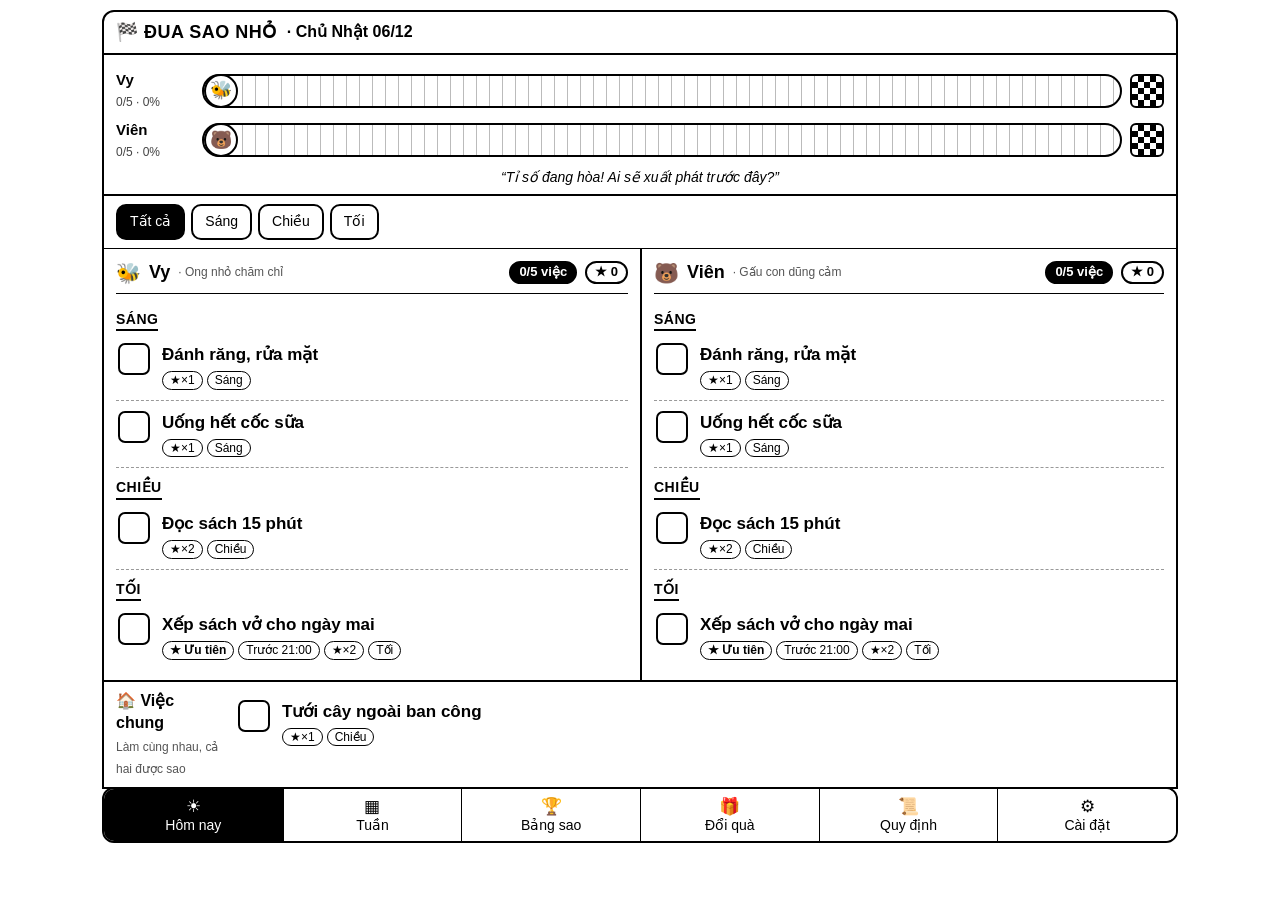
==== dua-sao.html @ f628ca5f "Thêm ứng dụng Đua sao cho con" ====
<!doctype html>
<html lang="vi">
<head>
<meta charset="utf-8">
<meta name="viewport" content="width=device-width, initial-scale=1">
<title>Đua sao nhỏ · Diệu Thân</title>
<style>
  /* Thiết kế cho màn e-ink: nền trắng, viền đen, không bóng đổ, không hiệu ứng */
  *{box-sizing:border-box;-webkit-tap-highlight-color:transparent}
  [hidden]{display:none!important}
  html,body{margin:0;background:#fff;color:#000}
  body{font:16px/1.4 -apple-system,"Segoe UI",Roboto,"Noto Sans",Helvetica,Arial,sans-serif}
  .app{max-width:1100px;margin:0 auto;padding:10px 12px 12px}
  button{font:inherit;color:#000;background:#fff;border:2px solid #000;border-radius:10px;padding:8px 12px;min-height:44px;cursor:pointer}
  button:active{background:#000;color:#fff}
  button.solid{background:#000;color:#fff}
  button.ghost{border-color:#999}
  button:disabled{border-color:#bbb;color:#999;background:#fff}
  input,select,textarea{font:inherit;color:#000;background:#fff;border:2px solid #000;border-radius:8px;padding:8px 10px;min-height:44px;width:100%}
  textarea{min-height:110px}
  .muted{color:#555}.small{font-size:13px}

  /* Thanh trên */
  .top{display:flex;align-items:center;gap:10px;border:2px solid #000;border-radius:12px 12px 0 0;padding:8px 12px}
  .top h1{font-size:18px;margin:0;font-weight:800;letter-spacing:.5px;white-space:nowrap}
  .top .date{font-weight:700;white-space:nowrap}
  .top .sp{flex:1}
  .top .sync{font-size:12px;color:#555;white-space:nowrap}
  .top button{min-height:40px;padding:4px 10px}

  /* Đường đua */
  .race{border:2px solid #000;border-top:0;padding:8px 12px 6px}
  .lane{display:grid;grid-template-columns:78px 1fr 34px;align-items:center;gap:8px;margin:6px 0}
  .lane .who b{display:block;font-size:15px}.lane .who span{font-size:12px;color:#444}
  .track{position:relative;height:34px;border:2px solid #000;border-radius:18px;background:repeating-linear-gradient(90deg,transparent 0 12px,#bbb 12px 13px)}
  .track .fill{position:absolute;left:0;top:0;bottom:0;border-radius:16px;background:repeating-linear-gradient(45deg,#000 0 3px,#fff 3px 7px);opacity:.35}
  .track .runner{position:absolute;top:50%;width:34px;height:34px;margin:-17px 0 0 -17px;border:2px solid #000;border-radius:50%;background:#fff;display:grid;place-items:center;font-size:18px}
  .flag{width:34px;height:34px;border:2px solid #000;border-radius:6px;background:conic-gradient(#000 0 25%,#fff 0 50%,#000 0 75%,#fff 0) 0 0/12px 12px}
  .cheer{text-align:center;font-style:italic;font-size:14px;margin:4px 0 0}

  /* Nội dung */
  .main{border:2px solid #000;border-top:0;min-height:300px}
  .cols{display:grid;grid-template-columns:1fr 1fr}
  .col{padding:10px 12px;min-width:0}
  .col+.col{border-left:2px solid #000}
  @media (max-width:560px){.col{padding:8px}.task{gap:8px}.task .t{font-size:15px}.box{flex-basis:28px;height:28px}.khead{flex-wrap:wrap}.khead .sub{display:none}.chip{font-size:11px;padding:0 5px}.shared{grid-template-columns:1fr}}
  @media (max-width:400px){.cols{grid-template-columns:1fr}.col+.col{border-left:0;border-top:2px solid #000}}
  .khead{display:flex;align-items:center;gap:8px;border-bottom:1px solid #000;padding-bottom:6px;margin-bottom:6px}
  .khead .ic{font-size:20px}.khead b{font-size:18px}.khead .sub{font-size:12px;color:#555;flex:1;min-width:0;white-space:nowrap;overflow:hidden;text-overflow:ellipsis}
  .pill{display:inline-block;border:2px solid #000;border-radius:999px;padding:0 8px;font-size:13px;font-weight:700;white-space:nowrap}
  .pill.inv{background:#000;color:#fff}
  .task{display:flex;gap:12px;align-items:flex-start;padding:10px 2px;border-bottom:1px dashed #999;cursor:pointer;user-select:none}
  .task:last-child{border-bottom:0}
  .box{flex:0 0 32px;height:32px;border:2.5px solid #000;border-radius:7px;display:grid;place-items:center;font-size:20px;font-weight:900;line-height:1}
  .task.done .box{background:#000;color:#fff}
  .task .t{font-size:17px;font-weight:600}
  .task.done .t{text-decoration:line-through;color:#555;font-weight:400}
  .chips{display:flex;flex-wrap:wrap;gap:4px;margin-top:4px}
  .chip{border:1.5px solid #000;border-radius:999px;padding:0 7px;font-size:12px;white-space:nowrap}
  .chip.b{font-weight:800}
  .empty{color:#666;text-align:center;padding:24px 8px;font-style:italic}
  .shared{border-top:2px solid #000;padding:8px 12px;display:grid;grid-template-columns:110px 1fr;gap:10px}
  .shared .lbl b{display:block}.shared .lbl span{font-size:12px;color:#555}
  .seg{display:flex;gap:6px;flex-wrap:wrap;padding:8px 12px;border-bottom:1px solid #000}
  .seg button{min-height:36px;padding:2px 12px;font-size:14px}
  .seg button.on{background:#000;color:#fff}
  .sess{font-weight:800;font-size:14px;letter-spacing:.5px;margin:10px 0 2px;border-bottom:2px solid #000;display:inline-block}

  /* Bảng sao */
  .card{border:2px solid #000;border-radius:14px;padding:12px;margin:10px}
  .hero{display:flex;gap:12px;align-items:center}
  .avatar{width:64px;height:64px;border:2px solid #000;border-radius:50%;display:grid;place-items:center;font-size:34px;flex:0 0 64px}
  .hero b{font-size:24px;display:block}.hero span{color:#555}
  .stats{display:grid;grid-template-columns:repeat(3,1fr);gap:8px;margin:12px 0}
  .stat{border:2px solid #000;border-radius:10px;text-align:center;padding:8px 4px}
  .stat b{font-size:24px;display:block}.stat span{font-size:12px}
  .hist{list-style:none;margin:0;padding:0;font-size:14px}
  .hist li{display:flex;justify-content:space-between;gap:8px;border-bottom:1px dashed #999;padding:5px 0}
  .hist li b{white-space:nowrap}

  /* Tuần */
  table.week{width:100%;border-collapse:collapse;font-size:14px}
  .week th,.week td{border:1px solid #000;padding:6px 4px;text-align:center}
  .week th.today,.week td.today{border-width:3px}
  .week td.full{background:#000;color:#fff;font-weight:800}

  /* Đổi quà */
  .rw{display:flex;gap:10px;align-items:center;border-bottom:1px dashed #999;padding:10px 0;flex-wrap:wrap}
  .rw .n{flex:1;min-width:140px;font-size:17px;font-weight:600}
  .rw .c{font-weight:800;white-space:nowrap}

  /* Thanh tab dưới */
  .tabs{display:grid;grid-template-columns:repeat(6,1fr);border:2px solid #000;border-radius:12px;overflow:hidden;position:sticky;bottom:6px;background:#fff;z-index:5;margin-top:-2px}
  .tabs button{border:0;border-radius:0;border-left:1px solid #000;min-height:52px;font-size:14px;padding:4px 2px;display:flex;flex-direction:column;align-items:center;justify-content:center;gap:0;line-height:1.15}
  .tabs button:first-child{border-left:0}
  .tabs button .i{font-size:17px}
  .tabs button.on{background:#000;color:#fff}
  @media (max-width:520px){.tabs button{font-size:11px}.top h1{font-size:15px}.top .sync{display:none}.lane{grid-template-columns:64px 1fr 30px}}

  /* Cài đặt */
  .set{padding:12px}
  .set h3{margin:18px 0 8px;font-size:17px;border-bottom:2px solid #000;padding-bottom:4px}
  .set h3:first-child{margin-top:4px}
  .row{display:flex;gap:8px;flex-wrap:wrap;align-items:center}
  .row > *{flex:1;min-width:120px}
  .item{border:1.5px solid #000;border-radius:10px;padding:10px;margin:8px 0}
  .item .row{margin-top:6px}
  label.f{display:block;font-size:13px;color:#333}
  label.f > input,label.f > select{margin-top:2px}
  .daypick{display:flex;gap:4px;flex-wrap:wrap}
  .daypick label{border:1.5px solid #000;border-radius:8px;padding:4px 8px;font-size:13px;display:flex;gap:4px;align-items:center}
  .daypick input{width:auto;min-height:0}
  .bar-act{display:flex;gap:8px;flex-wrap:wrap;margin-top:8px}
  .note{font-size:13px;border-left:3px solid #000;padding-left:8px;color:#333}
</style>
</head>
<body>
<div class="app">
  <div class="top">
    <h1>🏁 ĐUA SAO NHỎ</h1><span class="date" id="date"></span>
    <span class="sp"></span><span class="sync" id="sync"></span>
  </div>
  <div class="race" id="race"></div>
  <div class="main" id="main"></div>
  <nav class="tabs" id="tabs"></nav>
</div>

<script>
'use strict';
/* ================= Dữ liệu ================= */
const KEY='dua-sao-v1';
const uid=()=>Math.random().toString(36).slice(2,9);
const SESS={sang:'Sáng',chieu:'Chiều',toi:'Tối',ca:'Cả ngày'};
const WD=['Chủ Nhật','Thứ Hai','Thứ Ba','Thứ Tư','Thứ Năm','Thứ Sáu','Thứ Bảy'],WS=['CN','T2','T3','T4','T5','T6','T7'];
const ICONS=['🐝','🐻','🐰','🦊','🐼','🐱','🐶','🦄','🐥','🐴','🐬','🦁','🐢','🌟'];
function defaults(){
  return {
    kids:[{id:'k1',name:'Vy',sub:'Ong nhỏ chăm chỉ',icon:'🐝'},{id:'k2',name:'Viên',sub:'Gấu con dũng cảm',icon:'🐻'}],
    tasks:[
      {id:uid(),title:'Đánh răng, rửa mặt',who:'both',session:'sang',stars:1,prio:false,deadline:'',days:[0,1,2,3,4,5,6]},
      {id:uid(),title:'Uống hết cốc sữa',who:'both',session:'sang',stars:1,prio:false,deadline:'',days:[0,1,2,3,4,5,6]},
      {id:uid(),title:'Đọc sách 15 phút',who:'both',session:'chieu',stars:2,prio:false,deadline:'',days:[0,1,2,3,4,5,6]},
      {id:uid(),title:'Xếp sách vở cho ngày mai',who:'both',session:'toi',stars:2,prio:true,deadline:'21:00',days:[0,1,2,3,4]},
      {id:uid(),title:'Tưới cây ngoài ban công',who:'shared',session:'chieu',stars:1,prio:false,deadline:'',days:[0,1,2,3,4,5,6]},
    ],
    rewards:[{id:uid(),title:'30 phút xem hoạt hình',cost:10},{id:uid(),title:'Được chọn món ăn tối',cost:15},{id:uid(),title:'Đi công viên cuối tuần',cost:30},{id:uid(),title:'Một món đồ chơi nhỏ',cost:50}],
    rules:['Làm xong việc thì tự đánh dấu, bố mẹ sẽ kiểm tra.','Mỗi việc xong được cộng số sao ghi bên cạnh.','Hoàn thành hết việc trong ngày để giữ chuỗi ngày liên tiếp.','Muốn đổi quà thì nhờ bố mẹ xác nhận.','Anh chị em giúp nhau thì cả hai cùng vui!'],
    pin:'',done:{},stars:{k1:0,k2:0},log:[]
  };
}
let S;try{S=JSON.parse(localStorage.getItem(KEY))||defaults();}catch(_){S=defaults();}
function save(){S.savedAt=Date.now();try{localStorage.setItem(KEY,JSON.stringify(S));}catch(_){}}

/* ================= Tiện ích ngày ================= */
const pad=n=>String(n).padStart(2,'0');
const dkey=d=>`${d.getFullYear()}-${pad(d.getMonth()+1)}-${pad(d.getDate())}`;
const today=()=>{const d=new Date();d.setHours(0,0,0,0);return d;};
const addDays=(d,n)=>{const x=new Date(d);x.setDate(x.getDate()+n);return x;};
function weekStart(d){const x=new Date(d);const k=(x.getDay()+6)%7;x.setDate(x.getDate()-k);x.setHours(0,0,0,0);return x;}
const esc=s=>String(s??'').replace(/[&<>"']/g,c=>({'&':'&amp;','<':'&lt;','>':'&gt;','"':'&quot;',"'":'&#39;'}[c]));
const kid=id=>S.kids.find(k=>k.id===id);

/* Việc của một bé trong một ngày: việc riêng (who=kidId), việc cả hai (both) */
function tasksFor(kidId,d){const w=d.getDay();return S.tasks.filter(t=>(t.who===kidId||t.who==='both')&&t.days.includes(w));}
function sharedFor(d){const w=d.getDay();return S.tasks.filter(t=>t.who==='shared'&&t.days.includes(w));}
const isDone=(d,tid,kidId)=>!!(S.done[dkey(d)]||{})[tid+'|'+kidId];
function progress(kidId,d){const list=tasksFor(kidId,d),sh=sharedFor(d);const total=list.length+sh.length;
  const done=list.filter(t=>isDone(d,t.id,kidId)).length+sh.filter(t=>isDone(d,t.id,'shared')).length;return {done,total,pct:total?Math.round(done/total*100):0};}
function streak(kidId){let d=today(),n=0;const p0=progress(kidId,d);if(!(p0.total&&p0.done===p0.total))d=addDays(d,-1);
  for(let i=0;i<366;i++){const p=progress(kidId,d);if(!p.total){d=addDays(d,-1);continue;}if(p.done<p.total)break;n++;d=addDays(d,-1);}return n;}
function weekStars(kidId){const ws=weekStart(today()).getTime();return S.log.filter(e=>e.kid===kidId&&e.t>=ws&&e.type!=='buy').reduce((s,e)=>s+e.delta,0);}
function addLog(kidId,delta,reason,type){S.log.unshift({t:Date.now(),kid:kidId,delta,reason,type});if(S.log.length>400)S.log.length=400;}

function toggle(tid,kidId){
  const d=today(),k=dkey(d),t=S.tasks.find(x=>x.id===tid);if(!t)return;S.done[k]=S.done[k]||{};const key=tid+'|'+kidId,now=!S.done[k][key];
  if(now)S.done[k][key]=true;else delete S.done[k][key];
  const who=kidId==='shared'?S.kids.map(x=>x.id):[kidId];
  for(const w of who){S.stars[w]=(S.stars[w]||0)+(now?t.stars:-t.stars);addLog(w,now?t.stars:-t.stars,(now?'':'Bỏ đánh dấu: ')+t.title,'task');}
  save();render();
}

/* ================= Giao diện ================= */
let tab='today',filter='all',parentOK=false;
const TABS=[['today','☀','Hôm nay'],['week','▦','Tuần'],['board','🏆','Bảng sao'],['shop','🎁','Đổi quà'],['rules','📜','Quy định'],['set','⚙','Cài đặt']];
function chips(t){const c=[];if(t.prio)c.push('<span class="chip b">★ Ưu tiên</span>');if(t.deadline)c.push(`<span class="chip">Trước ${esc(t.deadline)}</span>`);
  c.push(`<span class="chip">★×${t.stars}</span>`);if(t.session!=='ca')c.push(`<span class="chip">${SESS[t.session]}</span>`);return `<div class="chips">${c.join('')}</div>`;}
function taskRow(t,kidId,d){const dn=isDone(d,t.id,kidId);return `<div class="task${dn?' done':''}" data-t="${t.id}" data-k="${kidId}"><div class="box">${dn?'✓':''}</div><div><div class="t">${esc(t.title)}</div>${chips(t)}</div></div>`;}
const ORDER={sang:0,chieu:1,toi:2,ca:3};
function sortT(list){return [...list].sort((a,b)=>(b.prio-a.prio)||(ORDER[a.session]-ORDER[b.session])||(a.deadline||'99').localeCompare(b.deadline||'99'));}

function renderTop(){const d=new Date();$('date').textContent=`· ${WD[d.getDay()]} ${pad(d.getDate())}/${pad(d.getMonth()+1)}`;
  $('sync').textContent=S.savedAt?`Lưu lúc ${pad(new Date(S.savedAt).getHours())}:${pad(new Date(S.savedAt).getMinutes())}`:'';}
function renderRace(){
  const d=today(),ps=S.kids.map(k=>({k,...progress(k.id,d)}));
  let html=ps.map(p=>`<div class="lane"><div class="who"><b>${esc(p.k.name)}</b><span>${p.done}/${p.total} · ${p.pct}%</span></div>
    <div class="track"><div class="fill" style="width:${p.pct}%"></div><div class="runner" style="left:calc(17px + (100% - 34px) * ${p.pct/100})">${p.k.icon}</div></div><div class="flag" title="Đích"></div></div>`).join('');
  const [a,b]=ps;let msg;
  if(!a.total&&!b.total)msg='Hôm nay chưa có nhiệm vụ nào.';
  else if(a.pct===100&&b.pct===100)msg='Cả hai đã về đích! Tuyệt vời quá! 🎉';
  else if(a.pct===100||b.pct===100){const w=a.pct===100?a:b,o=w===a?b:a;msg=`${w.k.name} đã về đích! ${o.k.name} ơi, cố lên nào!`;}
  else if(a.pct===b.pct)msg=a.pct===0?'Tỉ số đang hòa! Ai sẽ xuất phát trước đây?':'Hai bạn đang ngang tài ngang sức!';
  else{const w=a.pct>b.pct?a:b,o=w===a?b:a;msg=`${w.k.name} đang dẫn trước — ${o.k.name} đuổi theo nhé!`;}
  $('race').innerHTML=html+`<p class="cheer">“${esc(msg)}”</p>`;
}
function renderToday(){
  const d=today(),sh=sortT(sharedFor(d));
  const seg=`<div class="seg">${[['all','Tất cả'],['sang','Sáng'],['chieu','Chiều'],['toi','Tối']].map(([v,n])=>`<button data-f="${v}" class="${filter===v?'on':''}">${n}</button>`).join('')}</div>`;
  const pass=t=>filter==='all'||t.session===filter||t.session==='ca';
  const cols=S.kids.map(k=>{const p=progress(k.id,d),list=sortT(tasksFor(k.id,d)).filter(pass);
    let body='';if(filter==='all'){for(const s of ['sang','chieu','toi','ca']){const g=list.filter(t=>t.session===s);if(g.length)body+=`<div class="sess">${SESS[s].toUpperCase()}</div>`+g.map(t=>taskRow(t,k.id,d)).join('');}}
    else body=list.map(t=>taskRow(t,k.id,d)).join('');
    return `<div class="col"><div class="khead"><span class="ic">${k.icon}</span><b>${esc(k.name)}</b><span class="sub">· ${esc(k.sub)}</span><span class="pill inv">${p.done}/${p.total} việc</span><span class="pill">★ ${S.stars[k.id]||0}</span></div>${body||'<div class="empty">Không có việc ở buổi này.</div>'}</div>`;}).join('');
  const shList=sh.filter(pass);
  return seg+`<div class="cols">${cols}</div><div class="shared"><div class="lbl"><b>🏠 Việc chung</b><span>Làm cùng nhau, cả hai được sao</span></div><div>${shList.length?shList.map(t=>taskRow(t,'shared',d)).join(''):'<div class="muted small" style="padding:10px 0">Hôm nay không có việc chung.</div>'}</div></div>`;
}
function renderWeek(){
  const ws=weekStart(today()),days=[...Array(7)].map((_,i)=>addDays(ws,i)),tk=dkey(today());
  const head=days.map(d=>`<th class="${dkey(d)===tk?'today':''}">${WS[d.getDay()]}<br><span class="small">${d.getDate()}/${d.getMonth()+1}</span></th>`).join('');
  const rows=S.kids.map(k=>`<tr><th>${k.icon} ${esc(k.name)}</th>${days.map(d=>{const p=progress(k.id,d),fut=d>today();
    return `<td class="${dkey(d)===tk?'today ':''}${p.total&&p.done===p.total?'full':''}">${!p.total?'—':fut?`0/${p.total}`:p.done===p.total?`★ ${p.done}/${p.total}`:`${p.done}/${p.total}`}</td>`;}).join('')}</tr>`).join('');
  const sum=S.kids.map(k=>`<div class="stat"><b>${weekStars(k.id)>=0?'+':''}${weekStars(k.id)}★</b><span>${esc(k.name)} · sao tuần này</span></div>`).join('');
  return `<div class="set"><h3>Tuần này</h3><table class="week"><tr><th></th>${head}</tr>${rows}</table>
    <p class="small muted">Ô đen ★ = hoàn thành hết việc trong ngày.</p><div class="stats" style="grid-template-columns:repeat(${S.kids.length},1fr)">${sum}</div></div>`;
}
function renderBoard(){
  return `<div class="cols">${S.kids.map(k=>{const h=S.log.filter(e=>e.kid===k.id).slice(0,8),ws=weekStars(k.id);
    return `<div class="col"><div class="card" style="margin:0"><div class="hero"><div class="avatar">${k.icon}</div><div><b>${esc(k.name)}</b><span>${esc(k.sub)}</span></div></div>
      <div class="stats"><div class="stat"><b>${S.stars[k.id]||0}★</b><span>sao hiện có</span></div><div class="stat"><b>${ws>=0?'+':''}${ws}★</b><span>sao tuần này</span></div><div class="stat"><b>${streak(k.id)}🔥</b><span>ngày liên tiếp</span></div></div>
      <b>Sao thay đổi gần đây</b><ul class="hist">${h.length?h.map(e=>{const d=new Date(e.t);return `<li><span>${esc(e.reason)} <span class="small muted">${pad(d.getDate())}/${pad(d.getMonth()+1)}</span></span><b>${e.delta>0?'+':''}${e.delta}★</b></li>`;}).join(''):'<li class="muted">Chưa có biến động nào.</li>'}</ul></div></div>`;}).join('')}</div>`;
}
function renderShop(){
  return `<div class="set"><h3>Đổi sao lấy quà</h3><p class="small muted">${S.kids.map(k=>`${k.icon} ${esc(k.name)}: <b>${S.stars[k.id]||0}★</b>`).join(' · ')}</p>
    ${S.rewards.map(r=>`<div class="rw"><span class="n">🎁 ${esc(r.title)}</span><span class="c">${r.cost}★</span>${S.kids.map(k=>`<button data-buy="${r.id}" data-k="${k.id}" ${(S.stars[k.id]||0)<r.cost?'disabled':''}>${esc(k.name)} đổi</button>`).join('')}</div>`).join('')||'<div class="empty">Chưa có quà. Thêm quà ở Cài đặt.</div>'}
    <p class="note">Bấm “đổi” cần bố mẹ xác nhận${S.pin?' bằng mã PIN':''}.</p></div>`;
}
function renderRules(){return `<div class="set"><h3>📜 Quy định của nhà mình</h3><ol style="font-size:18px;line-height:1.6;padding-left:26px">${S.rules.map(r=>`<li>${esc(r)}</li>`).join('')}</ol></div>`;}

function renderSet(){
  if(S.pin&&!parentOK)return `<div class="set"><h3>⚙ Dành cho bố mẹ</h3><p>Nhập mã PIN để chỉnh sửa.</p><div class="row"><input id="pinIn" type="password" inputmode="numeric" maxlength="6" placeholder="Mã PIN"><button class="solid" data-act="unlock">Mở khóa</button></div></div>`;
  const kidsH=S.kids.map((k,i)=>`<div class="item"><div class="row"><label class="f">Tên bé ${i+1}<input data-kid="${k.id}" data-f="name" value="${esc(k.name)}"></label><label class="f">Biểu tượng<select data-kid="${k.id}" data-f="icon">${ICONS.map(c=>`<option ${c===k.icon?'selected':''}>${c}</option>`).join('')}</select></label></div>
    <label class="f" style="margin-top:6px">Biệt danh / lời giới thiệu<input data-kid="${k.id}" data-f="sub" value="${esc(k.sub)}"></label>
    <div class="bar-act"><span class="small" style="align-self:center">Sao: <b>${S.stars[k.id]||0}★</b></span><button data-adj="-1" data-k="${k.id}">−1★</button><button data-adj="1" data-k="${k.id}">+1★</button><button data-adj="-5" data-k="${k.id}">−5★ (phạt)</button></div></div>`).join('');
  const whoOpt=t=>[...S.kids.map(k=>[k.id,'Chỉ '+k.name]),['both','Mỗi bé một lượt'],['shared','Việc chung']].map(([v,n])=>`<option value="${v}" ${t.who===v?'selected':''}>${esc(n)}</option>`).join('');
  const taskH=S.tasks.map(t=>`<div class="item"><label class="f">Tên việc<input data-task="${t.id}" data-f="title" value="${esc(t.title)}"></label>
    <div class="row"><label class="f">Ai làm<select data-task="${t.id}" data-f="who">${whoOpt(t)}</select></label><label class="f">Buổi<select data-task="${t.id}" data-f="session">${Object.entries(SESS).map(([v,n])=>`<option value="${v}" ${t.session===v?'selected':''}>${n}</option>`).join('')}</select></label></div>
    <div class="row"><label class="f">Số sao<input data-task="${t.id}" data-f="stars" type="number" min="0" max="20" value="${t.stars}"></label><label class="f">Hạn giờ<input data-task="${t.id}" data-f="deadline" type="time" value="${esc(t.deadline)}"></label>
      <label class="f" style="display:flex;gap:6px;align-items:center;margin-top:16px"><input data-task="${t.id}" data-f="prio" type="checkbox" ${t.prio?'checked':''} style="width:22px;min-height:22px"> Ưu tiên</label></div>
    <div class="daypick" style="margin-top:6px">${[1,2,3,4,5,6,0].map(w=>`<label><input type="checkbox" data-task="${t.id}" data-day="${w}" ${t.days.includes(w)?'checked':''}>${WS[w]}</label>`).join('')}</div>
    <div class="bar-act"><button class="ghost" data-del-task="${t.id}">Xóa việc này</button></div></div>`).join('');
  const rwH=S.rewards.map(r=>`<div class="item row"><input data-rw="${r.id}" data-f="title" value="${esc(r.title)}" style="flex:3"><input data-rw="${r.id}" data-f="cost" type="number" min="1" value="${r.cost}" style="flex:1;min-width:70px"><button class="ghost" data-del-rw="${r.id}" style="flex:0 0 auto">Xóa</button></div>`).join('');
  return `<div class="set">
    <h3>Các bé</h3>${kidsH}
    <h3>Nhiệm vụ</h3>${taskH}<button class="solid" data-act="addTask">+ Thêm nhiệm vụ</button>
    <h3>Quà đổi sao</h3>${rwH}<button class="solid" data-act="addRw">+ Thêm quà</button>
    <h3>Quy định</h3><textarea id="rulesTa" placeholder="Mỗi dòng một quy định">${esc(S.rules.join('\n'))}</textarea>
    <h3>Mã PIN bố mẹ</h3><p class="small muted">Có PIN thì con không tự vào Cài đặt hay tự đổi quà được. Để trống nếu không cần.</p>
    <div class="row"><input id="pinSet" type="password" inputmode="numeric" maxlength="6" placeholder="${S.pin?'Đã đặt PIN — nhập PIN mới để đổi':'Chưa đặt PIN'}"><button data-act="setPin">Lưu PIN</button>${S.pin?'<button class="ghost" data-act="clearPin">Bỏ PIN</button>':''}</div>
    <h3>Sao lưu dữ liệu</h3><p class="note">Dữ liệu lưu ngay trên máy này (trình duyệt). Nên tải bản sao lưu thỉnh thoảng; khi đổi máy thì mở bản sao lưu ở máy mới.</p>
    <div class="bar-act"><button data-act="export">Tải bản sao lưu</button><button data-act="import">Mở bản sao lưu…</button><input id="impFile" type="file" accept="application/json" hidden>
      <button class="ghost" data-act="resetToday">Bỏ đánh dấu hôm nay</button><button class="ghost" data-act="resetAll">Xóa hết, làm lại từ đầu</button></div>
  </div>`;
}

const $=id=>document.getElementById(id);
function render(){
  renderTop();renderRace();
  $('main').innerHTML=({today:renderToday,week:renderWeek,board:renderBoard,shop:renderShop,rules:renderRules,set:renderSet})[tab]();
  $('tabs').innerHTML=TABS.map(([v,i,n])=>`<button data-tab="${v}" class="${tab===v?'on':''}"><span class="i">${i}</span>${n}</button>`).join('');
}

/* ================= Sự kiện ================= */
function askParent(){if(!S.pin||parentOK)return true;const p=prompt('Mã PIN của bố mẹ:');if(p===S.pin){parentOK=true;return true;}if(p!==null)alert('Sai mã PIN.');return false;}
document.addEventListener('click',e=>{
  const el=e.target.closest('[data-tab],[data-t],[data-f],[data-buy],[data-act],[data-adj],[data-del-task],[data-del-rw]');if(!el)return;
  if(el.dataset.tab){tab=el.dataset.tab;render();window.scrollTo(0,0);return;}
  if(el.dataset.t){toggle(el.dataset.t,el.dataset.k);return;}
  if(el.matches('.seg button')){filter=el.dataset.f;render();return;}
  if(el.dataset.buy){const r=S.rewards.find(x=>x.id===el.dataset.buy),k=kid(el.dataset.k);if(!r||!k)return;
    if(!askParent())return;if(!confirm(`${k.name} đổi “${r.title}” với ${r.cost}★?`))return;
    S.stars[k.id]-=r.cost;addLog(k.id,-r.cost,'Đổi quà: '+r.title,'buy');save();render();alert(`Chúc mừng ${k.name}! 🎁`);return;}
  if(el.dataset.adj){const k=el.dataset.k,n=+el.dataset.adj;S.stars[k]=(S.stars[k]||0)+n;addLog(k,n,n>0?'Bố mẹ thưởng':'Bố mẹ trừ sao','adj');save();render();return;}
  if(el.dataset.delTask){if(confirm('Xóa nhiệm vụ này?')){S.tasks=S.tasks.filter(t=>t.id!==el.dataset.delTask);save();render();}return;}
  if(el.dataset.delRw){S.rewards=S.rewards.filter(r=>r.id!==el.dataset.delRw);save();render();return;}
  const a=el.dataset.act;
  if(a==='unlock'){if($('pinIn').value===S.pin){parentOK=true;render();}else alert('Sai mã PIN.');}
  else if(a==='addTask'){S.tasks.push({id:uid(),title:'Việc mới',who:'both',session:'ca',stars:1,prio:false,deadline:'',days:[0,1,2,3,4,5,6]});save();render();window.scrollTo(0,document.body.scrollHeight);}
  else if(a==='addRw'){S.rewards.push({id:uid(),title:'Quà mới',cost:10});save();render();}
  else if(a==='setPin'){const v=$('pinSet').value.trim();if(!/^\d{4,6}$/.test(v)){alert('PIN gồm 4–6 chữ số.');return;}S.pin=v;parentOK=true;save();render();alert('Đã lưu PIN.');}
  else if(a==='clearPin'){S.pin='';save();render();}
  else if(a==='export'){const b=new Blob([JSON.stringify(S,null,1)],{type:'application/json'}),u=URL.createObjectURL(b),l=document.createElement('a');l.href=u;l.download=`dua-sao-${dkey(new Date())}.json`;l.click();setTimeout(()=>URL.revokeObjectURL(u),2000);}
  else if(a==='import')$('impFile').click();
  else if(a==='resetToday'){if(confirm('Bỏ mọi đánh dấu hôm nay? (Sao đã cộng sẽ được trừ lại)')){const k=dkey(today()),m=S.done[k]||{};for(const key in m){const [tid,kd]=key.split('|'),t=S.tasks.find(x=>x.id===tid);if(!t)continue;for(const w of kd==='shared'?S.kids.map(x=>x.id):[kd]){S.stars[w]-=t.stars;addLog(w,-t.stars,'Bỏ đánh dấu: '+t.title,'task');}}delete S.done[k];save();render();}}
  else if(a==='resetAll'){if(confirm('Xóa toàn bộ dữ liệu và làm lại từ đầu? Không hoàn tác được.')){S=defaults();save();parentOK=false;render();}}
});
document.addEventListener('change',e=>{
  const el=e.target;
  if(el.id==='impFile'){const f=el.files[0];if(!f)return;f.text().then(t=>{try{const o=JSON.parse(t);if(!o.kids||!o.tasks)throw 0;S=o;save();render();alert('Đã mở bản sao lưu.');}catch(_){alert('File sao lưu không hợp lệ.');}});return;}
  if(el.id==='rulesTa'){S.rules=el.value.split('\n').map(s=>s.trim()).filter(Boolean);save();return;}
  if(el.dataset.kid){const k=kid(el.dataset.kid);k[el.dataset.f]=el.value;save();renderRace();return;}
  if(el.dataset.task){const t=S.tasks.find(x=>x.id===el.dataset.task);if(!t)return;
    if(el.dataset.day!=null){const w=+el.dataset.day;t.days=el.checked?[...new Set([...t.days,w])]:t.days.filter(x=>x!==w);}
    else if(el.dataset.f==='prio')t.prio=el.checked;else if(el.dataset.f==='stars')t.stars=Math.max(0,Math.min(20,+el.value||0));else t[el.dataset.f]=el.value;
    save();renderRace();return;}
  if(el.dataset.rw){const r=S.rewards.find(x=>x.id===el.dataset.rw);if(!r)return;r[el.dataset.f]=el.dataset.f==='cost'?Math.max(1,+el.value||1):el.value;save();return;}
});
document.addEventListener('keydown',e=>{if(e.key==='Enter'&&e.target.id==='pinIn')document.querySelector('[data-act="unlock"]')?.click();});

/* Tự làm mới khi sang ngày mới (kiểm tra mỗi phút, không có hiệu ứng để hợp màn e-ink) */
let lastDay=dkey(new Date());setInterval(()=>{const k=dkey(new Date());if(k!==lastDay){lastDay=k;render();}else renderTop();},60000);
render();
</script>
</body>
</html>
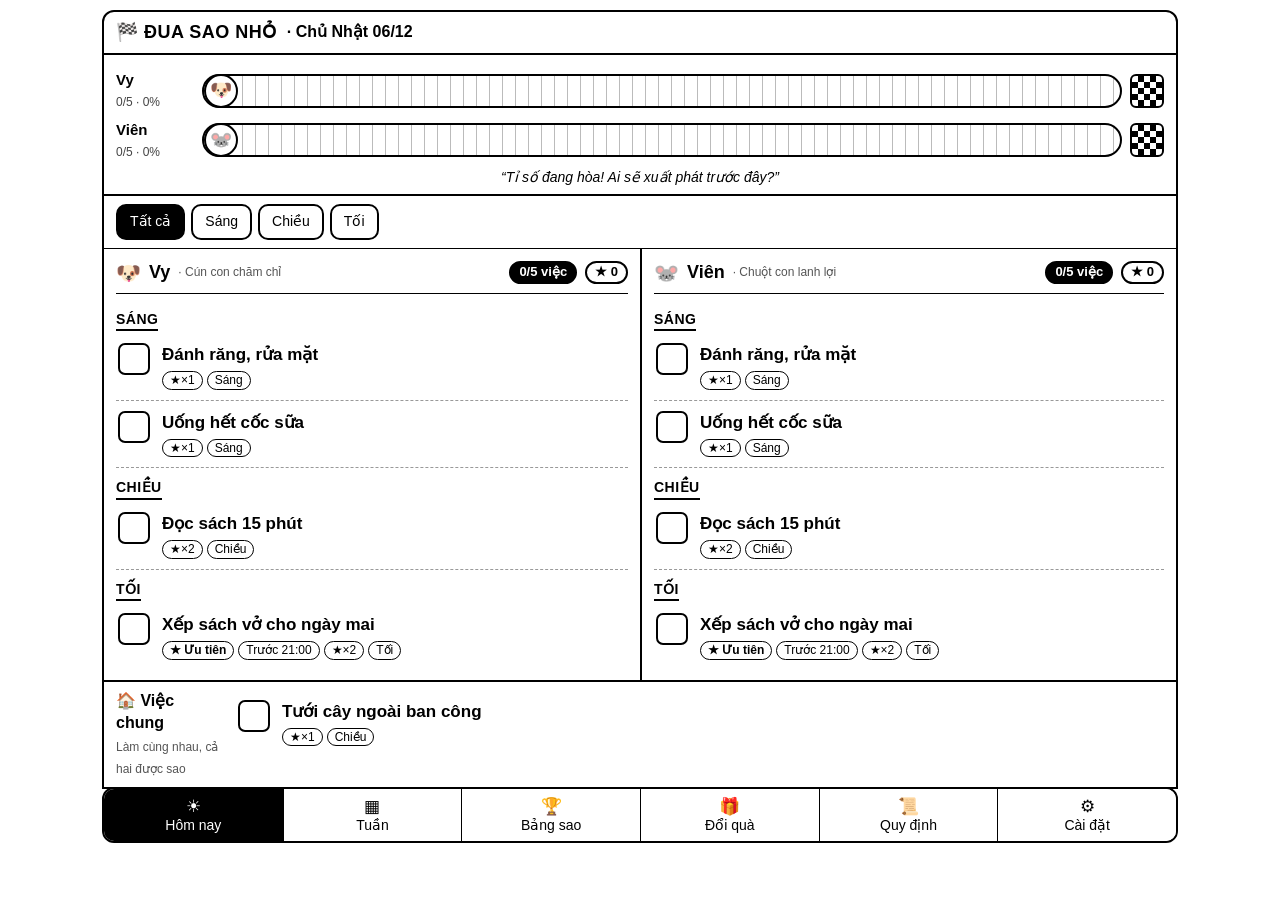
==== commit d047be47: "Vy chó con, Viên chuột con" ====
--- a/dua-sao.html
+++ b/dua-sao.html
@@ -132,10 +132,10 @@
 const uid=()=>Math.random().toString(36).slice(2,9);
 const SESS={sang:'Sáng',chieu:'Chiều',toi:'Tối',ca:'Cả ngày'};
 const WD=['Chủ Nhật','Thứ Hai','Thứ Ba','Thứ Tư','Thứ Năm','Thứ Sáu','Thứ Bảy'],WS=['CN','T2','T3','T4','T5','T6','T7'];
-const ICONS=['🐝','🐻','🐰','🦊','🐼','🐱','🐶','🦄','🐥','🐴','🐬','🦁','🐢','🌟'];
+const ICONS=['🐶','🐭','🐹','🐝','🐻','🐰','🦊','🐼','🐱','🐶','🦄','🐥','🐴','🐬','🦁','🐢','🌟'];
 function defaults(){
   return {
-    kids:[{id:'k1',name:'Vy',sub:'Ong nhỏ chăm chỉ',icon:'🐝'},{id:'k2',name:'Viên',sub:'Gấu con dũng cảm',icon:'🐻'}],
+    kids:[{id:'k1',name:'Vy',sub:'Cún con chăm chỉ',icon:'🐶'},{id:'k2',name:'Viên',sub:'Chuột con lanh lợi',icon:'🐭'}],
     tasks:[
       {id:uid(),title:'Đánh răng, rửa mặt',who:'both',session:'sang',stars:1,prio:false,deadline:'',days:[0,1,2,3,4,5,6]},
       {id:uid(),title:'Uống hết cốc sữa',who:'both',session:'sang',stars:1,prio:false,deadline:'',days:[0,1,2,3,4,5,6]},
@@ -149,6 +149,10 @@
   };
 }
 let S;try{S=JSON.parse(localStorage.getItem(KEY))||defaults();}catch(_){S=defaults();}
+/* Cập nhật hình đại diện mặc định cho máy đã mở bản cũ (chỉ khi chưa tự đổi) */
+if(!S.v2){const k1=S.kids.find(k=>k.id==='k1'),k2=S.kids.find(k=>k.id==='k2');
+  if(k1&&k1.icon==='🐝'){k1.icon='🐶';if(k1.sub==='Ong nhỏ chăm chỉ')k1.sub='Cún con chăm chỉ';}
+  if(k2&&k2.icon==='🐻'){k2.icon='🐭';if(k2.sub==='Gấu con dũng cảm')k2.sub='Chuột con lanh lợi';}S.v2=true;}
 function save(){S.savedAt=Date.now();try{localStorage.setItem(KEY,JSON.stringify(S));}catch(_){}}
 
 /* ================= Tiện ích ngày ================= */
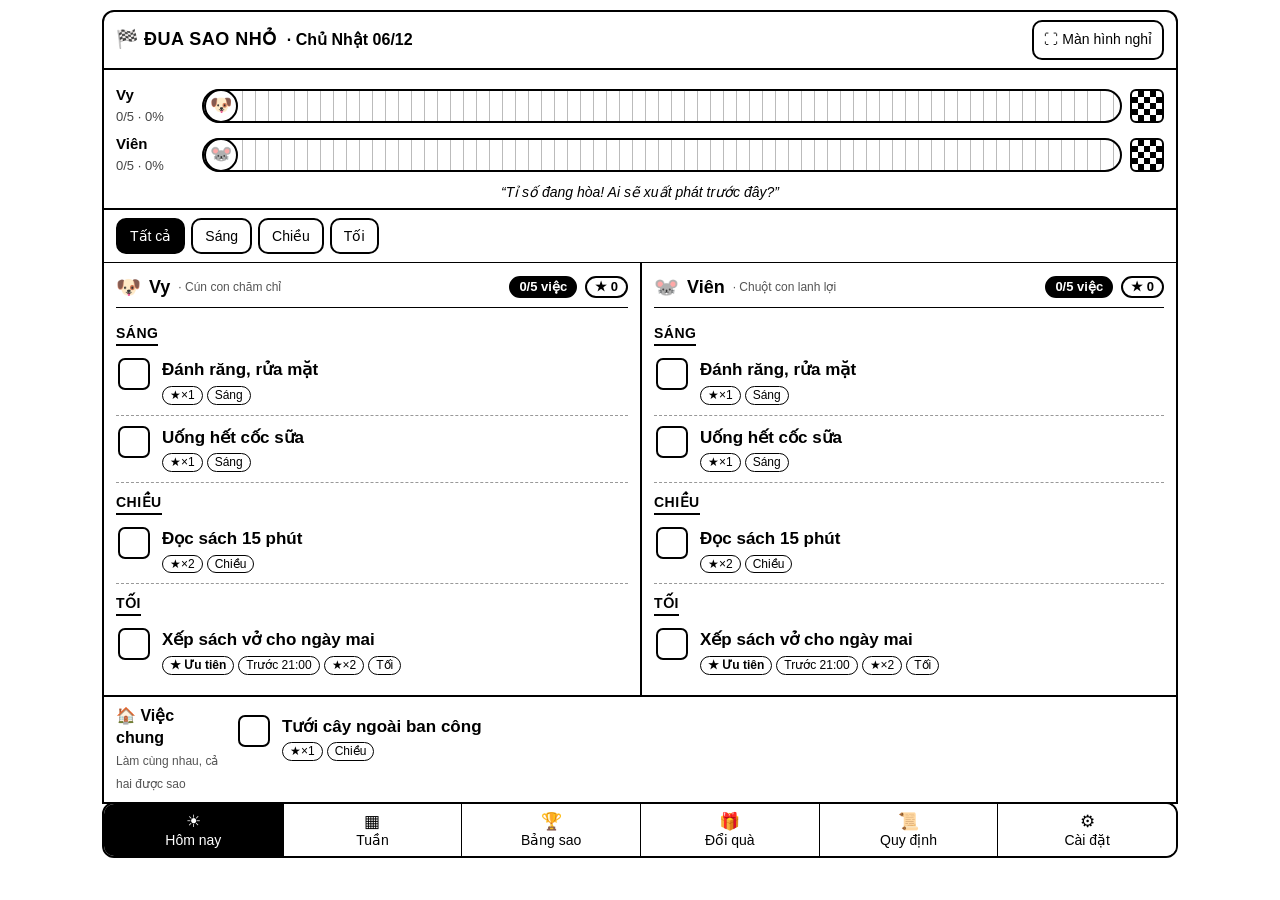
==== commit 748b9844: "Màn hình nghỉ toàn màn hình cho Đua sao" ====
--- a/dua-sao.html
+++ b/dua-sao.html
@@ -4,6 +4,10 @@
 <meta charset="utf-8">
 <meta name="viewport" content="width=device-width, initial-scale=1">
 <title>Đua sao nhỏ · Diệu Thân</title>
+<link rel="manifest" href="dua-sao.webmanifest">
+<meta name="theme-color" content="#ffffff">
+<link rel="icon" href="dua-sao-192.png">
+<link rel="apple-touch-icon" href="dua-sao-192.png">
 <style>
   /* Thiết kế cho màn e-ink: nền trắng, viền đen, không bóng đổ, không hiệu ứng */
   *{box-sizing:border-box;-webkit-tap-highlight-color:transparent}
@@ -97,6 +101,35 @@
   .tabs button.on{background:#000;color:#fff}
   @media (max-width:520px){.tabs button{font-size:11px}.top h1{font-size:15px}.top .sync{display:none}.lane{grid-template-columns:64px 1fr 30px}}
 
+  /* Màn hình nghỉ: bảng treo tường toàn màn, chữ lớn */
+  .restbtn{min-height:38px;padding:2px 10px;font-size:14px;white-space:nowrap}
+  #rest{position:fixed;inset:0;background:#fff;z-index:50;display:flex;flex-direction:column;padding:14px 16px 10px;overflow:hidden}
+  #rest .rh{display:flex;align-items:flex-end;gap:14px;border-bottom:3px solid #000;padding-bottom:8px}
+  #rest .clock{font-size:64px;font-weight:800;line-height:.95;letter-spacing:-1px}
+  #rest .day{flex:1;min-width:0}
+  #rest .day b{display:block;font-size:24px;line-height:1.1}
+  #rest .day span{font-size:16px;color:#333}
+  #rest .x{position:absolute;top:8px;right:8px;min-height:34px;padding:0 10px;font-size:13px;border-color:#999;color:#555}
+  #rest .race{border:0;padding:8px 0 2px}
+  #rest .lane{grid-template-columns:96px 1fr 38px}
+  #rest .lane .who b{font-size:20px}.lane .who span{font-size:13px}
+  #rest .track{height:40px}#rest .track .runner{width:40px;height:40px;margin:-20px 0 0 -20px;font-size:22px}#rest .flag{width:38px;height:38px}
+  #rest .cheer{font-size:17px;margin:2px 0 6px}
+  #rest .rcols{flex:1;min-height:0;display:grid;grid-template-columns:1fr 1fr;gap:0;border-top:2px solid #000}
+  #rest .rcol{padding:8px 10px;min-width:0;overflow:hidden;display:flex;flex-direction:column}
+  #rest .rcol+.rcol{border-left:2px solid #000}
+  #rest .rk{display:flex;align-items:center;gap:8px;margin-bottom:4px}
+  #rest .rk .ic{font-size:30px}#rest .rk b{font-size:24px;flex:1}
+  #rest .rk .pill{font-size:15px}
+  #rest .rt{display:flex;gap:10px;align-items:center;padding:7px 0;border-bottom:1px dashed #999;font-size:20px;font-weight:600;cursor:pointer}
+  #rest .rt .box{flex:0 0 30px;height:30px}
+  #rest .rt.done{color:#666;font-weight:400}#rest .rt.done span{text-decoration:line-through}#rest .rt.done .box{background:#000;color:#fff}
+  #rest .more{font-size:15px;color:#444;padding-top:6px}
+  #rest .allok{flex:1;display:grid;place-items:center;text-align:center;font-size:22px;font-weight:700}
+  #rest .rf{display:flex;justify-content:space-between;gap:8px;font-size:13px;color:#444;border-top:1px solid #000;padding-top:6px;margin-top:4px}
+  @media (orientation:portrait){#rest .rcols{grid-template-columns:1fr;grid-template-rows:1fr 1fr}#rest .rcol+.rcol{border-left:0;border-top:2px solid #000}#rest .rt{padding:5px 0}}
+  @media (max-width:520px){#rest .clock{font-size:52px}#rest .rt{font-size:18px}}
+
   /* Cài đặt */
   .set{padding:12px}
   .set h3{margin:18px 0 8px;font-size:17px;border-bottom:2px solid #000;padding-bottom:4px}
@@ -119,11 +152,13 @@
   <div class="top">
     <h1>🏁 ĐUA SAO NHỎ</h1><span class="date" id="date"></span>
     <span class="sp"></span><span class="sync" id="sync"></span>
+    <button class="restbtn" id="restBtn" title="Màn hình nghỉ toàn màn hình">⛶ Màn hình nghỉ</button>
   </div>
   <div class="race" id="race"></div>
   <div class="main" id="main"></div>
   <nav class="tabs" id="tabs"></nav>
 </div>
+<div id="rest" hidden></div>
 
 <script>
 'use strict';
@@ -194,7 +229,8 @@
 
 function renderTop(){const d=new Date();$('date').textContent=`· ${WD[d.getDay()]} ${pad(d.getDate())}/${pad(d.getMonth()+1)}`;
   $('sync').textContent=S.savedAt?`Lưu lúc ${pad(new Date(S.savedAt).getHours())}:${pad(new Date(S.savedAt).getMinutes())}`:'';}
-function renderRace(){
+function renderRace(){$('race').innerHTML=raceHTML();}
+function raceHTML(){
   const d=today(),ps=S.kids.map(k=>({k,...progress(k.id,d)}));
   let html=ps.map(p=>`<div class="lane"><div class="who"><b>${esc(p.k.name)}</b><span>${p.done}/${p.total} · ${p.pct}%</span></div>
     <div class="track"><div class="fill" style="width:${p.pct}%"></div><div class="runner" style="left:calc(17px + (100% - 34px) * ${p.pct/100})">${p.k.icon}</div></div><div class="flag" title="Đích"></div></div>`).join('');
@@ -204,7 +240,7 @@
   else if(a.pct===100||b.pct===100){const w=a.pct===100?a:b,o=w===a?b:a;msg=`${w.k.name} đã về đích! ${o.k.name} ơi, cố lên nào!`;}
   else if(a.pct===b.pct)msg=a.pct===0?'Tỉ số đang hòa! Ai sẽ xuất phát trước đây?':'Hai bạn đang ngang tài ngang sức!';
   else{const w=a.pct>b.pct?a:b,o=w===a?b:a;msg=`${w.k.name} đang dẫn trước — ${o.k.name} đuổi theo nhé!`;}
-  $('race').innerHTML=html+`<p class="cheer">“${esc(msg)}”</p>`;
+  return html+`<p class="cheer">“${esc(msg)}”</p>`;
 }
 function renderToday(){
   const d=today(),sh=sortT(sharedFor(d));
@@ -257,6 +293,9 @@
     <h3>Nhiệm vụ</h3>${taskH}<button class="solid" data-act="addTask">+ Thêm nhiệm vụ</button>
     <h3>Quà đổi sao</h3>${rwH}<button class="solid" data-act="addRw">+ Thêm quà</button>
     <h3>Quy định</h3><textarea id="rulesTa" placeholder="Mỗi dòng một quy định">${esc(S.rules.join('\n'))}</textarea>
+    <h3>Màn hình nghỉ</h3><p class="small muted">Bảng chữ lớn, toàn màn hình, giữ máy không tắt màn — hợp để dựng máy đọc sách như bảng treo tường.</p>
+    <div class="row"><label class="f">Tự vào màn hình nghỉ khi không chạm<select id="idleSel">${[[0,'Không tự vào'],[1,'Sau 1 phút'],[3,'Sau 3 phút'],[5,'Sau 5 phút'],[10,'Sau 10 phút']].map(([v,n])=>`<option value="${v}" ${(+(S.idleRest??3))===v?'selected':''}>${n}</option>`).join('')}</select></label>
+      <label class="f" style="display:flex;gap:6px;align-items:center;margin-top:16px"><input id="fullSel" type="checkbox" ${S.fullAlways?'checked':''} style="width:22px;min-height:22px"> Giữ toàn màn hình cả khi thoát</label></div>
     <h3>Mã PIN bố mẹ</h3><p class="small muted">Có PIN thì con không tự vào Cài đặt hay tự đổi quà được. Để trống nếu không cần.</p>
     <div class="row"><input id="pinSet" type="password" inputmode="numeric" maxlength="6" placeholder="${S.pin?'Đã đặt PIN — nhập PIN mới để đổi':'Chưa đặt PIN'}"><button data-act="setPin">Lưu PIN</button>${S.pin?'<button class="ghost" data-act="clearPin">Bỏ PIN</button>':''}</div>
     <h3>Sao lưu dữ liệu</h3><p class="note">Dữ liệu lưu ngay trên máy này (trình duyệt). Nên tải bản sao lưu thỉnh thoảng; khi đổi máy thì mở bản sao lưu ở máy mới.</p>
@@ -266,8 +305,42 @@
 }
 
 const $=id=>document.getElementById(id);
+/* ================= Màn hình nghỉ ================= */
+let restOn=false,restLock=null,idleTimer=0;
+function restTaskList(kidId,d){ // việc riêng + việc chung; chưa xong lên trước
+  const own=sortT(tasksFor(kidId,d)).map(t=>({t,k:kidId})),sh=sortT(sharedFor(d)).map(t=>({t,k:'shared'}));
+  return [...own,...sh].map(x=>({...x,done:isDone(d,x.t.id,x.k)})).sort((a,b)=>a.done-b.done);
+}
+function renderRest(){
+  if(!restOn)return;const n=new Date(),d=today();
+  const cols=S.kids.map(k=>{const p=progress(k.id,d),list=restTaskList(k.id,d),show=list.filter(x=>!x.done),left=0,doneN=list.filter(x=>x.done).length;
+    const body=p.total&&p.done===p.total?`<div class="allok">🏆<br>${esc(k.name)} đã xong hết việc hôm nay!</div>`:
+      show.map(x=>`<div class="rt" data-t="${x.t.id}" data-k="${x.k}"><div class="box"></div><span>${esc(x.t.title)}${x.k==='shared'?' 🏠':''}${x.t.prio?' ★':''}</span></div>`).join('')+
+      `<div class="more" data-done="${doneN}">${doneN?`đã xong ${doneN} ✓`:''}</div>`;
+    return `<div class="rcol"><div class="rk"><span class="ic">${k.icon}</span><b>${esc(k.name)}</b><span class="pill inv">${p.done}/${p.total}</span><span class="pill">★ ${S.stars[k.id]||0}</span></div>${body}</div>`;}).join('');
+  $('rest').innerHTML=`<button class="x" data-act="restOff">✕ Thoát</button>
+    <div class="rh"><div class="clock">${pad(n.getHours())}:${pad(n.getMinutes())}</div><div class="day"><b>${WD[n.getDay()]}</b><span>${pad(n.getDate())}/${pad(n.getMonth()+1)}/${n.getFullYear()} · 🏁 Đua sao nhỏ</span></div></div>
+    <div class="race">${raceHTML()}</div><div class="rcols">${cols}</div>
+    <div class="rf"><span>Chạm vào việc để đánh dấu xong</span><span>${S.savedAt?'Cập nhật '+pad(new Date(S.savedAt).getHours())+':'+pad(new Date(S.savedAt).getMinutes()):''}</span></div>`;
+  // Chỉ giữ số việc vừa khung; phần còn lại ghi “+N việc nữa”
+  for(const col of document.querySelectorAll('#rest .rcol')){const more=col.querySelector('.more');if(!more)continue;let hid=0;
+    const upd=()=>{const dn=+more.dataset.done;more.textContent=[hid?`+ ${hid} việc nữa`:'',dn?`đã xong ${dn} ✓`:''].filter(Boolean).join(' · ');};
+    upd();let rows=[...col.querySelectorAll('.rt')];while(col.scrollHeight>col.clientHeight+1&&rows.length>1){rows.pop().remove();hid++;upd();}}
+}
+window.addEventListener('resize',()=>{if(restOn)renderRest();});
+async function restEnter(full){
+  restOn=true;$('rest').hidden=false;renderRest();
+  if(full){try{await document.documentElement.requestFullscreen?.({navigationUI:'hide'});}catch(_){}}
+  try{restLock=await navigator.wakeLock?.request('screen');}catch(_){}
+}
+function restExit(){restOn=false;$('rest').hidden=true;try{restLock?.release();}catch(_){}restLock=null;
+  if(document.fullscreenElement&&!S.fullAlways)document.exitFullscreen?.().catch(()=>{});armIdle();render();}
+function armIdle(){clearTimeout(idleTimer);const m=+(S.idleRest??3)||0;if(!m||restOn)return;idleTimer=setTimeout(()=>{if(tab!=='set')restEnter(false);},m*60000);}
+['pointerdown','keydown'].forEach(ev=>document.addEventListener(ev,()=>{if(!restOn)armIdle();},true));
+document.addEventListener('visibilitychange',async()=>{if(document.visibilityState==='visible'&&restOn){try{restLock=await navigator.wakeLock?.request('screen');}catch(_){}renderRest();}});
+
 function render(){
-  renderTop();renderRace();
+  renderTop();renderRace();renderRest();
   $('main').innerHTML=({today:renderToday,week:renderWeek,board:renderBoard,shop:renderShop,rules:renderRules,set:renderSet})[tab]();
   $('tabs').innerHTML=TABS.map(([v,i,n])=>`<button data-tab="${v}" class="${tab===v?'on':''}"><span class="i">${i}</span>${n}</button>`).join('');
 }
@@ -286,6 +359,7 @@
   if(el.dataset.delTask){if(confirm('Xóa nhiệm vụ này?')){S.tasks=S.tasks.filter(t=>t.id!==el.dataset.delTask);save();render();}return;}
   if(el.dataset.delRw){S.rewards=S.rewards.filter(r=>r.id!==el.dataset.delRw);save();render();return;}
   const a=el.dataset.act;
+  if(a==='restOff'){restExit();return;}
   if(a==='unlock'){if($('pinIn').value===S.pin){parentOK=true;render();}else alert('Sai mã PIN.');}
   else if(a==='addTask'){S.tasks.push({id:uid(),title:'Việc mới',who:'both',session:'ca',stars:1,prio:false,deadline:'',days:[0,1,2,3,4,5,6]});save();render();window.scrollTo(0,document.body.scrollHeight);}
   else if(a==='addRw'){S.rewards.push({id:uid(),title:'Quà mới',cost:10});save();render();}
@@ -299,6 +373,8 @@
 document.addEventListener('change',e=>{
   const el=e.target;
   if(el.id==='impFile'){const f=el.files[0];if(!f)return;f.text().then(t=>{try{const o=JSON.parse(t);if(!o.kids||!o.tasks)throw 0;S=o;save();render();alert('Đã mở bản sao lưu.');}catch(_){alert('File sao lưu không hợp lệ.');}});return;}
+  if(el.id==='idleSel'){S.idleRest=+el.value;save();armIdle();return;}
+  if(el.id==='fullSel'){S.fullAlways=el.checked;save();return;}
   if(el.id==='rulesTa'){S.rules=el.value.split('\n').map(s=>s.trim()).filter(Boolean);save();return;}
   if(el.dataset.kid){const k=kid(el.dataset.kid);k[el.dataset.f]=el.value;save();renderRace();return;}
   if(el.dataset.task){const t=S.tasks.find(x=>x.id===el.dataset.task);if(!t)return;
@@ -310,8 +386,15 @@
 document.addEventListener('keydown',e=>{if(e.key==='Enter'&&e.target.id==='pinIn')document.querySelector('[data-act="unlock"]')?.click();});
 
 /* Tự làm mới khi sang ngày mới (kiểm tra mỗi phút, không có hiệu ứng để hợp màn e-ink) */
-let lastDay=dkey(new Date());setInterval(()=>{const k=dkey(new Date());if(k!==lastDay){lastDay=k;render();}else renderTop();},60000);
-render();
+let lastDay=dkey(new Date());
+function minuteTick(){const k=dkey(new Date());if(k!==lastDay){lastDay=k;render();}else{renderTop();renderRest();}
+  setTimeout(minuteTick,60000-Date.now()%60000+200);} // canh đúng đầu mỗi phút để đồng hồ màn nghỉ chuẩn
+setTimeout(minuteTick,60000-Date.now()%60000+200);
+$('restBtn').onclick=()=>restEnter(true);
+/* Mở từ biểu tượng màn hình chính (toàn màn hình) hoặc có ?nghi=1 thì vào thẳng màn hình nghỉ */
+if(/[?&]nghi=1/.test(location.search))restEnter(false);
+if('serviceWorker' in navigator&&location.protocol==='https:')navigator.serviceWorker.register('dua-sao-sw.js').catch(()=>{});
+render();armIdle();
 </script>
 </body>
 </html>
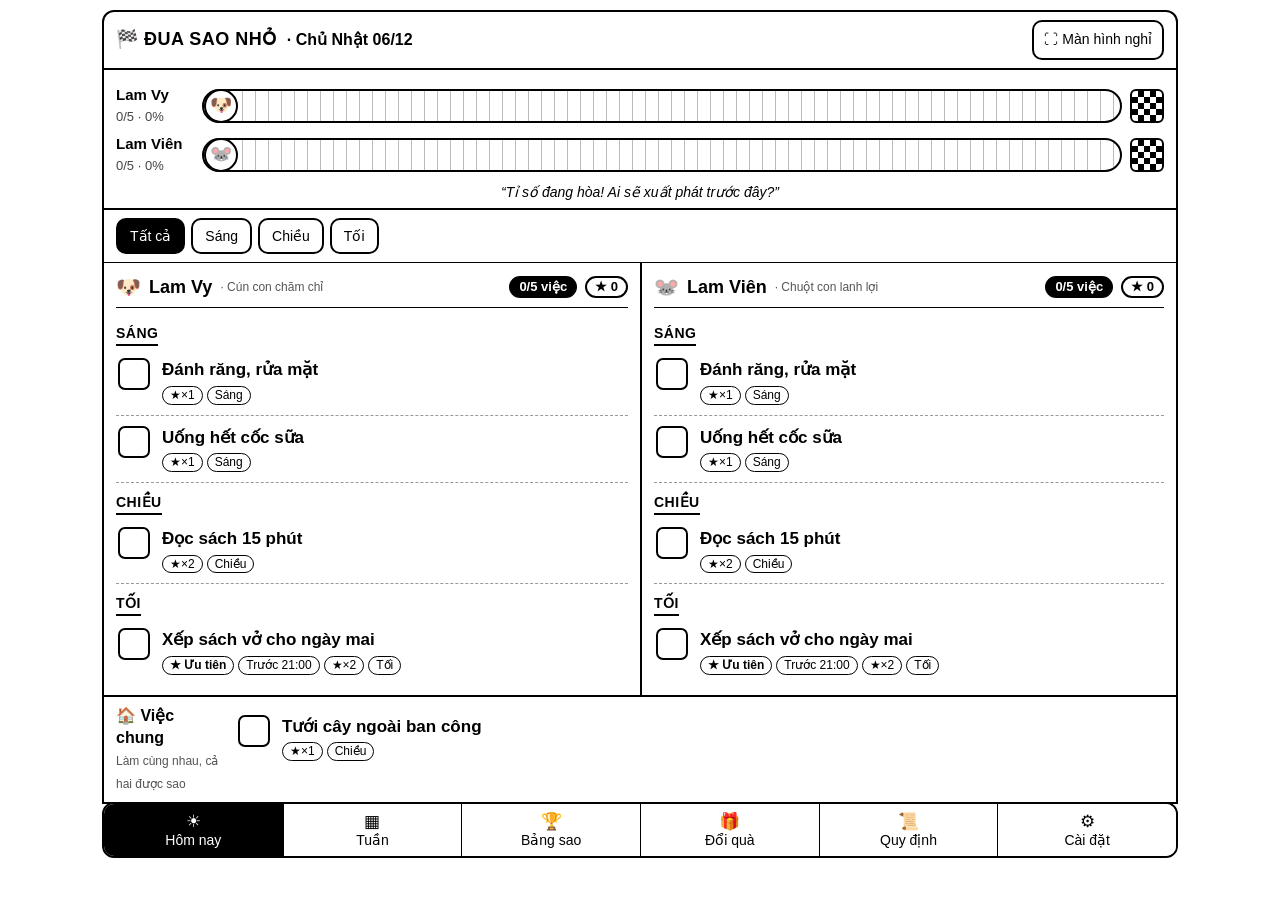
==== commit 4894f0b7: "Màn nghỉ: tick tại chỗ, 2 cột Lam Vy / Lam Viên" ====
--- a/dua-sao.html
+++ b/dua-sao.html
@@ -121,13 +121,13 @@
   #rest .rk{display:flex;align-items:center;gap:8px;margin-bottom:4px}
   #rest .rk .ic{font-size:30px}#rest .rk b{font-size:24px;flex:1}
   #rest .rk .pill{font-size:15px}
-  #rest .rt{display:flex;gap:10px;align-items:center;padding:7px 0;border-bottom:1px dashed #999;font-size:20px;font-weight:600;cursor:pointer}
-  #rest .rt .box{flex:0 0 30px;height:30px}
+  #rest .rt{display:flex;gap:10px;align-items:flex-start;padding:calc(var(--fs,20px)*.35) 0;border-bottom:1px dashed #999;font-size:var(--fs,20px);line-height:1.25;font-weight:600;cursor:pointer}
+  #rest .rt .box{flex:0 0 calc(var(--fs,20px)*1.4);height:calc(var(--fs,20px)*1.4);font-size:calc(var(--fs,20px)*.95)}
   #rest .rt.done{color:#666;font-weight:400}#rest .rt.done span{text-decoration:line-through}#rest .rt.done .box{background:#000;color:#fff}
   #rest .more{font-size:15px;color:#444;padding-top:6px}
   #rest .allok{flex:1;display:grid;place-items:center;text-align:center;font-size:22px;font-weight:700}
   #rest .rf{display:flex;justify-content:space-between;gap:8px;font-size:13px;color:#444;border-top:1px solid #000;padding-top:6px;margin-top:4px}
-  @media (orientation:portrait){#rest .rcols{grid-template-columns:1fr;grid-template-rows:1fr 1fr}#rest .rcol+.rcol{border-left:0;border-top:2px solid #000}#rest .rt{padding:5px 0}}
+  @media (orientation:portrait){#rest .rt{gap:8px}#rest .rk b{font-size:20px}#rest .rk .ic{font-size:24px}#rest .rk{flex-wrap:wrap;gap:4px 6px}#rest .rcol{padding:8px 8px}}
   @media (max-width:520px){#rest .clock{font-size:52px}#rest .rt{font-size:18px}}
 
   /* Cài đặt */
@@ -170,7 +170,7 @@
 const ICONS=['🐶','🐭','🐹','🐝','🐻','🐰','🦊','🐼','🐱','🐶','🦄','🐥','🐴','🐬','🦁','🐢','🌟'];
 function defaults(){
   return {
-    kids:[{id:'k1',name:'Vy',sub:'Cún con chăm chỉ',icon:'🐶'},{id:'k2',name:'Viên',sub:'Chuột con lanh lợi',icon:'🐭'}],
+    kids:[{id:'k1',name:'Lam Vy',sub:'Cún con chăm chỉ',icon:'🐶'},{id:'k2',name:'Lam Viên',sub:'Chuột con lanh lợi',icon:'🐭'}],
     tasks:[
       {id:uid(),title:'Đánh răng, rửa mặt',who:'both',session:'sang',stars:1,prio:false,deadline:'',days:[0,1,2,3,4,5,6]},
       {id:uid(),title:'Uống hết cốc sữa',who:'both',session:'sang',stars:1,prio:false,deadline:'',days:[0,1,2,3,4,5,6]},
@@ -188,6 +188,8 @@
 if(!S.v2){const k1=S.kids.find(k=>k.id==='k1'),k2=S.kids.find(k=>k.id==='k2');
   if(k1&&k1.icon==='🐝'){k1.icon='🐶';if(k1.sub==='Ong nhỏ chăm chỉ')k1.sub='Cún con chăm chỉ';}
   if(k2&&k2.icon==='🐻'){k2.icon='🐭';if(k2.sub==='Gấu con dũng cảm')k2.sub='Chuột con lanh lợi';}S.v2=true;}
+/* Bản 3: tên đầy đủ Lam Vy / Lam Viên (chỉ khi vẫn là tên mặc định cũ) */
+if(!S.v3){for(const [id,old,nw] of [['k1','Vy','Lam Vy'],['k2','Viên','Lam Viên']]){const k=S.kids.find(x=>x.id===id);if(k&&k.name===old)k.name=nw;}S.v3=true;}
 function save(){S.savedAt=Date.now();try{localStorage.setItem(KEY,JSON.stringify(S));}catch(_){}}
 
 /* ================= Tiện ích ngày ================= */
@@ -309,23 +311,28 @@
 let restOn=false,restLock=null,idleTimer=0;
 function restTaskList(kidId,d){ // việc riêng + việc chung; chưa xong lên trước
   const own=sortT(tasksFor(kidId,d)).map(t=>({t,k:kidId})),sh=sortT(sharedFor(d)).map(t=>({t,k:'shared'}));
-  return [...own,...sh].map(x=>({...x,done:isDone(d,x.t.id,x.k)})).sort((a,b)=>a.done-b.done);
+  return [...own,...sh].map(x=>({...x,done:isDone(d,x.t.id,x.k)})); // giữ nguyên thứ tự để dấu tick hiện tại chỗ
 }
 function renderRest(){
   if(!restOn)return;const n=new Date(),d=today();
-  const cols=S.kids.map(k=>{const p=progress(k.id,d),list=restTaskList(k.id,d),show=list.filter(x=>!x.done),left=0,doneN=list.filter(x=>x.done).length;
-    const body=p.total&&p.done===p.total?`<div class="allok">🏆<br>${esc(k.name)} đã xong hết việc hôm nay!</div>`:
-      show.map(x=>`<div class="rt" data-t="${x.t.id}" data-k="${x.k}"><div class="box"></div><span>${esc(x.t.title)}${x.k==='shared'?' 🏠':''}${x.t.prio?' ★':''}</span></div>`).join('')+
-      `<div class="more" data-done="${doneN}">${doneN?`đã xong ${doneN} ✓`:''}</div>`;
+  const cols=S.kids.map(k=>{const p=progress(k.id,d),list=restTaskList(k.id,d),all=p.total&&p.done===p.total;
+    const body=list.map(x=>`<div class="rt${x.done?' done':''}" data-t="${x.t.id}" data-k="${x.k}"><div class="box">${x.done?'✓':''}</div><span>${esc(x.t.title)}${x.k==='shared'?' 🏠':''}${x.t.prio&&!x.done?' ★':''}</span></div>`).join('')+
+      `<div class="more" data-done="0">${all?'🏆 Xong hết việc hôm nay!':''}</div>`;
     return `<div class="rcol"><div class="rk"><span class="ic">${k.icon}</span><b>${esc(k.name)}</b><span class="pill inv">${p.done}/${p.total}</span><span class="pill">★ ${S.stars[k.id]||0}</span></div>${body}</div>`;}).join('');
   $('rest').innerHTML=`<button class="x" data-act="restOff">✕ Thoát</button>
     <div class="rh"><div class="clock">${pad(n.getHours())}:${pad(n.getMinutes())}</div><div class="day"><b>${WD[n.getDay()]}</b><span>${pad(n.getDate())}/${pad(n.getMonth()+1)}/${n.getFullYear()} · 🏁 Đua sao nhỏ</span></div></div>
     <div class="race">${raceHTML()}</div><div class="rcols">${cols}</div>
     <div class="rf"><span>Chạm vào việc để đánh dấu xong</span><span>${S.savedAt?'Cập nhật '+pad(new Date(S.savedAt).getHours())+':'+pad(new Date(S.savedAt).getMinutes()):''}</span></div>`;
-  // Chỉ giữ số việc vừa khung; phần còn lại ghi “+N việc nữa”
-  for(const col of document.querySelectorAll('#rest .rcol')){const more=col.querySelector('.more');if(!more)continue;let hid=0;
-    const upd=()=>{const dn=+more.dataset.done;more.textContent=[hid?`+ ${hid} việc nữa`:'',dn?`đã xong ${dn} ✓`:''].filter(Boolean).join(' · ');};
-    upd();let rows=[...col.querySelectorAll('.rt')];while(col.scrollHeight>col.clientHeight+1&&rows.length>1){rows.pop().remove();hid++;upd();}}
+  // Chữ to nhất mà cả hai cột vẫn vừa khung
+  const rc=document.querySelector('#rest .rcols'),cl=[...document.querySelectorAll('#rest .rcol')],over=()=>cl.some(c=>c.scrollHeight>c.clientHeight+1);
+  for(let s=30;s>=15;s--){rc.style.setProperty('--fs',s+'px');if(!over())break;}
+  // Vẫn không vừa thì ẩn bớt; phần còn lại ghi “+N việc nữa”
+  for(const col of cl){const more=col.querySelector('.more');if(!more)continue;let hid=0;
+    const base=more.textContent,upd=()=>{more.textContent=[hid?`+ ${hid} việc nữa`:'',base].filter(Boolean).join(' · ');};
+    // thiếu chỗ thì ẩn bớt việc ĐÃ XONG trước, rồi mới đến việc chưa xong ở cuối danh sách
+    const rows=[...col.querySelectorAll('.rt')];const order=[...rows.filter(r=>r.classList.contains('done')).reverse(),...rows.filter(r=>!r.classList.contains('done')).reverse()];
+    let doneHid=0;while(col.scrollHeight>col.clientHeight+1&&order.length>1){const r=order.shift();if(r.classList.contains('done'))doneHid++;else hid++;r.remove();
+      more.textContent=[hid?`+ ${hid} việc nữa`:'',doneHid?`+ ${doneHid} việc đã xong ✓`:'',base].filter(Boolean).join(' · ');}}
 }
 window.addEventListener('resize',()=>{if(restOn)renderRest();});
 async function restEnter(full){
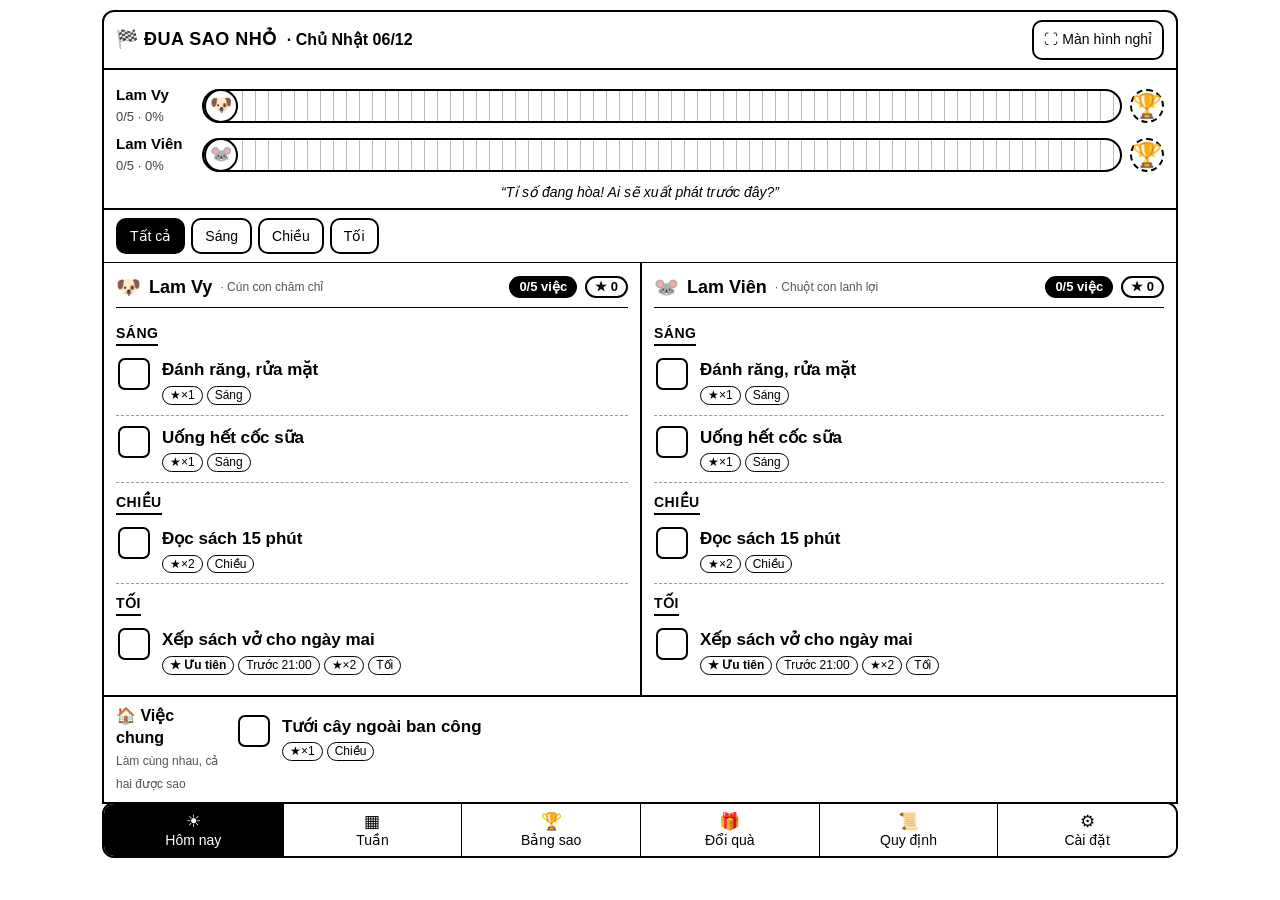
==== commit 7cb46e3e: "Vạch đích là cái cúp" ====
--- a/dua-sao.html
+++ b/dua-sao.html
@@ -39,7 +39,8 @@
   .track{position:relative;height:34px;border:2px solid #000;border-radius:18px;background:repeating-linear-gradient(90deg,transparent 0 12px,#bbb 12px 13px)}
   .track .fill{position:absolute;left:0;top:0;bottom:0;border-radius:16px;background:repeating-linear-gradient(45deg,#000 0 3px,#fff 3px 7px);opacity:.35}
   .track .runner{position:absolute;top:50%;width:34px;height:34px;margin:-17px 0 0 -17px;border:2px solid #000;border-radius:50%;background:#fff;display:grid;place-items:center;font-size:18px}
-  .flag{width:34px;height:34px;border:2px solid #000;border-radius:6px;background:conic-gradient(#000 0 25%,#fff 0 50%,#000 0 75%,#fff 0) 0 0/12px 12px}
+  .flag{width:34px;height:34px;display:grid;place-items:center;font-size:24px;line-height:1;border:2px dashed #000;border-radius:50%}
+  .flag.won{border-style:solid;border-width:3px;background:#000}
   .cheer{text-align:center;font-style:italic;font-size:14px;margin:4px 0 0}
 
   /* Nội dung */
@@ -113,7 +114,7 @@
   #rest .race{border:0;padding:8px 0 2px}
   #rest .lane{grid-template-columns:96px 1fr 38px}
   #rest .lane .who b{font-size:20px}.lane .who span{font-size:13px}
-  #rest .track{height:40px}#rest .track .runner{width:40px;height:40px;margin:-20px 0 0 -20px;font-size:22px}#rest .flag{width:38px;height:38px}
+  #rest .track{height:40px}#rest .track .runner{width:40px;height:40px;margin:-20px 0 0 -20px;font-size:22px}#rest .flag{width:40px;height:40px;font-size:28px}
   #rest .cheer{font-size:17px;margin:2px 0 6px}
   #rest .rcols{flex:1;min-height:0;display:grid;grid-template-columns:1fr 1fr;gap:0;border-top:2px solid #000}
   #rest .rcol{padding:8px 10px;min-width:0;overflow:hidden;display:flex;flex-direction:column}
@@ -235,7 +236,7 @@
 function raceHTML(){
   const d=today(),ps=S.kids.map(k=>({k,...progress(k.id,d)}));
   let html=ps.map(p=>`<div class="lane"><div class="who"><b>${esc(p.k.name)}</b><span>${p.done}/${p.total} · ${p.pct}%</span></div>
-    <div class="track"><div class="fill" style="width:${p.pct}%"></div><div class="runner" style="left:calc(17px + (100% - 34px) * ${p.pct/100})">${p.k.icon}</div></div><div class="flag" title="Đích"></div></div>`).join('');
+    <div class="track"><div class="fill" style="width:${p.pct}%"></div><div class="runner" style="left:calc(17px + (100% - 34px) * ${p.pct/100})">${p.k.icon}</div></div><div class="flag${p.total&&p.pct===100?' won':''}" title="Đích">🏆</div></div>`).join('');
   const [a,b]=ps;let msg;
   if(!a.total&&!b.total)msg='Hôm nay chưa có nhiệm vụ nào.';
   else if(a.pct===100&&b.pct===100)msg='Cả hai đã về đích! Tuyệt vời quá! 🎉';
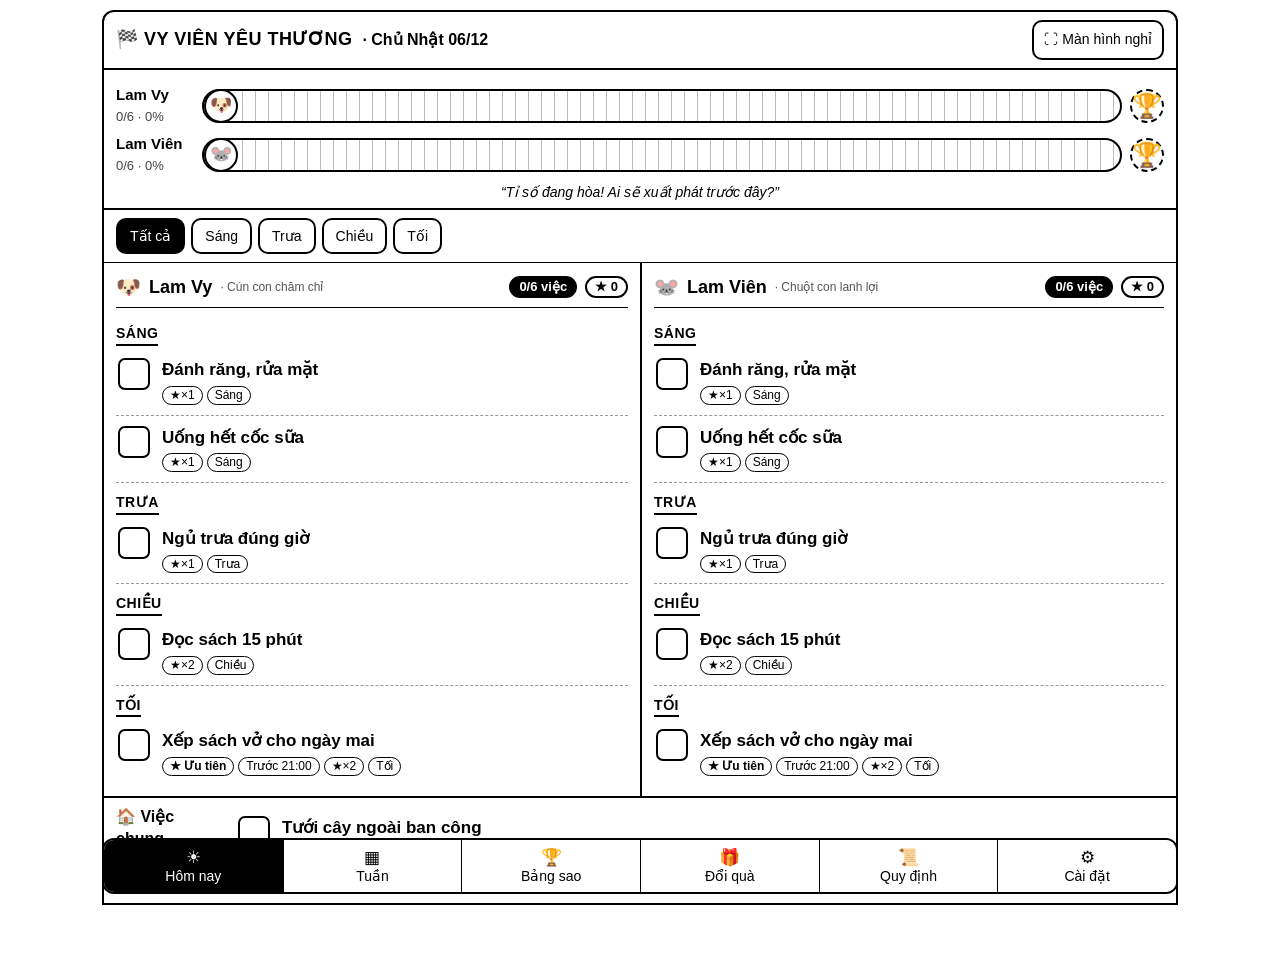
==== commit d083ff1d: "Đổi tên Vy Viên yêu thương, thêm buổi Trưa" ====
--- a/dua-sao.html
+++ b/dua-sao.html
@@ -3,7 +3,7 @@
 <head>
 <meta charset="utf-8">
 <meta name="viewport" content="width=device-width, initial-scale=1">
-<title>Đua sao nhỏ · Diệu Thân</title>
+<title>Vy Viên yêu thương</title>
 <link rel="manifest" href="dua-sao.webmanifest">
 <meta name="theme-color" content="#ffffff">
 <link rel="icon" href="dua-sao-192.png">
@@ -25,7 +25,7 @@
   .muted{color:#555}.small{font-size:13px}
 
   /* Thanh trên */
-  .top{display:flex;align-items:center;gap:10px;border:2px solid #000;border-radius:12px 12px 0 0;padding:8px 12px}
+  .top{display:flex;align-items:center;flex-wrap:wrap;row-gap:4px;gap:10px;border:2px solid #000;border-radius:12px 12px 0 0;padding:8px 12px}
   .top h1{font-size:18px;margin:0;font-weight:800;letter-spacing:.5px;white-space:nowrap}
   .top .date{font-weight:700;white-space:nowrap}
   .top .sp{flex:1}
@@ -103,7 +103,7 @@
   @media (max-width:520px){.tabs button{font-size:11px}.top h1{font-size:15px}.top .sync{display:none}.lane{grid-template-columns:64px 1fr 30px}}
 
   /* Màn hình nghỉ: bảng treo tường toàn màn, chữ lớn */
-  .restbtn{min-height:38px;padding:2px 10px;font-size:14px;white-space:nowrap}
+  .restbtn{min-height:38px;padding:2px 10px;font-size:14px;white-space:nowrap;margin-left:auto}
   #rest{position:fixed;inset:0;background:#fff;z-index:50;display:flex;flex-direction:column;padding:14px 16px 10px;overflow:hidden}
   #rest .rh{display:flex;align-items:flex-end;gap:14px;border-bottom:3px solid #000;padding-bottom:8px}
   #rest .clock{font-size:64px;font-weight:800;line-height:.95;letter-spacing:-1px}
@@ -151,7 +151,7 @@
 <body>
 <div class="app">
   <div class="top">
-    <h1>🏁 ĐUA SAO NHỎ</h1><span class="date" id="date"></span>
+    <h1>🏁 VY VIÊN YÊU THƯƠNG</h1><span class="date" id="date"></span>
     <span class="sp"></span><span class="sync" id="sync"></span>
     <button class="restbtn" id="restBtn" title="Màn hình nghỉ toàn màn hình">⛶ Màn hình nghỉ</button>
   </div>
@@ -166,7 +166,7 @@
 /* ================= Dữ liệu ================= */
 const KEY='dua-sao-v1';
 const uid=()=>Math.random().toString(36).slice(2,9);
-const SESS={sang:'Sáng',chieu:'Chiều',toi:'Tối',ca:'Cả ngày'};
+const SESS={sang:'Sáng',trua:'Trưa',chieu:'Chiều',toi:'Tối',ca:'Cả ngày'};
 const WD=['Chủ Nhật','Thứ Hai','Thứ Ba','Thứ Tư','Thứ Năm','Thứ Sáu','Thứ Bảy'],WS=['CN','T2','T3','T4','T5','T6','T7'];
 const ICONS=['🐶','🐭','🐹','🐝','🐻','🐰','🦊','🐼','🐱','🐶','🦄','🐥','🐴','🐬','🦁','🐢','🌟'];
 function defaults(){
@@ -175,6 +175,7 @@
     tasks:[
       {id:uid(),title:'Đánh răng, rửa mặt',who:'both',session:'sang',stars:1,prio:false,deadline:'',days:[0,1,2,3,4,5,6]},
       {id:uid(),title:'Uống hết cốc sữa',who:'both',session:'sang',stars:1,prio:false,deadline:'',days:[0,1,2,3,4,5,6]},
+      {id:uid(),title:'Ngủ trưa đúng giờ',who:'both',session:'trua',stars:1,prio:false,deadline:'',days:[0,1,2,3,4,5,6]},
       {id:uid(),title:'Đọc sách 15 phút',who:'both',session:'chieu',stars:2,prio:false,deadline:'',days:[0,1,2,3,4,5,6]},
       {id:uid(),title:'Xếp sách vở cho ngày mai',who:'both',session:'toi',stars:2,prio:true,deadline:'21:00',days:[0,1,2,3,4]},
       {id:uid(),title:'Tưới cây ngoài ban công',who:'shared',session:'chieu',stars:1,prio:false,deadline:'',days:[0,1,2,3,4,5,6]},
@@ -227,7 +228,7 @@
 function chips(t){const c=[];if(t.prio)c.push('<span class="chip b">★ Ưu tiên</span>');if(t.deadline)c.push(`<span class="chip">Trước ${esc(t.deadline)}</span>`);
   c.push(`<span class="chip">★×${t.stars}</span>`);if(t.session!=='ca')c.push(`<span class="chip">${SESS[t.session]}</span>`);return `<div class="chips">${c.join('')}</div>`;}
 function taskRow(t,kidId,d){const dn=isDone(d,t.id,kidId);return `<div class="task${dn?' done':''}" data-t="${t.id}" data-k="${kidId}"><div class="box">${dn?'✓':''}</div><div><div class="t">${esc(t.title)}</div>${chips(t)}</div></div>`;}
-const ORDER={sang:0,chieu:1,toi:2,ca:3};
+const ORDER={sang:0,trua:1,chieu:2,toi:3,ca:4};
 function sortT(list){return [...list].sort((a,b)=>(b.prio-a.prio)||(ORDER[a.session]-ORDER[b.session])||(a.deadline||'99').localeCompare(b.deadline||'99'));}
 
 function renderTop(){const d=new Date();$('date').textContent=`· ${WD[d.getDay()]} ${pad(d.getDate())}/${pad(d.getMonth()+1)}`;
@@ -247,10 +248,10 @@
 }
 function renderToday(){
   const d=today(),sh=sortT(sharedFor(d));
-  const seg=`<div class="seg">${[['all','Tất cả'],['sang','Sáng'],['chieu','Chiều'],['toi','Tối']].map(([v,n])=>`<button data-f="${v}" class="${filter===v?'on':''}">${n}</button>`).join('')}</div>`;
+  const seg=`<div class="seg">${[['all','Tất cả'],['sang','Sáng'],['trua','Trưa'],['chieu','Chiều'],['toi','Tối']].map(([v,n])=>`<button data-f="${v}" class="${filter===v?'on':''}">${n}</button>`).join('')}</div>`;
   const pass=t=>filter==='all'||t.session===filter||t.session==='ca';
   const cols=S.kids.map(k=>{const p=progress(k.id,d),list=sortT(tasksFor(k.id,d)).filter(pass);
-    let body='';if(filter==='all'){for(const s of ['sang','chieu','toi','ca']){const g=list.filter(t=>t.session===s);if(g.length)body+=`<div class="sess">${SESS[s].toUpperCase()}</div>`+g.map(t=>taskRow(t,k.id,d)).join('');}}
+    let body='';if(filter==='all'){for(const s of ['sang','trua','chieu','toi','ca']){const g=list.filter(t=>t.session===s);if(g.length)body+=`<div class="sess">${SESS[s].toUpperCase()}</div>`+g.map(t=>taskRow(t,k.id,d)).join('');}}
     else body=list.map(t=>taskRow(t,k.id,d)).join('');
     return `<div class="col"><div class="khead"><span class="ic">${k.icon}</span><b>${esc(k.name)}</b><span class="sub">· ${esc(k.sub)}</span><span class="pill inv">${p.done}/${p.total} việc</span><span class="pill">★ ${S.stars[k.id]||0}</span></div>${body||'<div class="empty">Không có việc ở buổi này.</div>'}</div>`;}).join('');
   const shList=sh.filter(pass);
@@ -321,7 +322,7 @@
       `<div class="more" data-done="0">${all?'🏆 Xong hết việc hôm nay!':''}</div>`;
     return `<div class="rcol"><div class="rk"><span class="ic">${k.icon}</span><b>${esc(k.name)}</b><span class="pill inv">${p.done}/${p.total}</span><span class="pill">★ ${S.stars[k.id]||0}</span></div>${body}</div>`;}).join('');
   $('rest').innerHTML=`<button class="x" data-act="restOff">✕ Thoát</button>
-    <div class="rh"><div class="clock">${pad(n.getHours())}:${pad(n.getMinutes())}</div><div class="day"><b>${WD[n.getDay()]}</b><span>${pad(n.getDate())}/${pad(n.getMonth()+1)}/${n.getFullYear()} · 🏁 Đua sao nhỏ</span></div></div>
+    <div class="rh"><div class="clock">${pad(n.getHours())}:${pad(n.getMinutes())}</div><div class="day"><b>${WD[n.getDay()]}</b><span>${pad(n.getDate())}/${pad(n.getMonth()+1)}/${n.getFullYear()} · 🏁 Vy Viên yêu thương</span></div></div>
     <div class="race">${raceHTML()}</div><div class="rcols">${cols}</div>
     <div class="rf"><span>Chạm vào việc để đánh dấu xong</span><span>${S.savedAt?'Cập nhật '+pad(new Date(S.savedAt).getHours())+':'+pad(new Date(S.savedAt).getMinutes()):''}</span></div>`;
   // Chữ to nhất mà cả hai cột vẫn vừa khung
